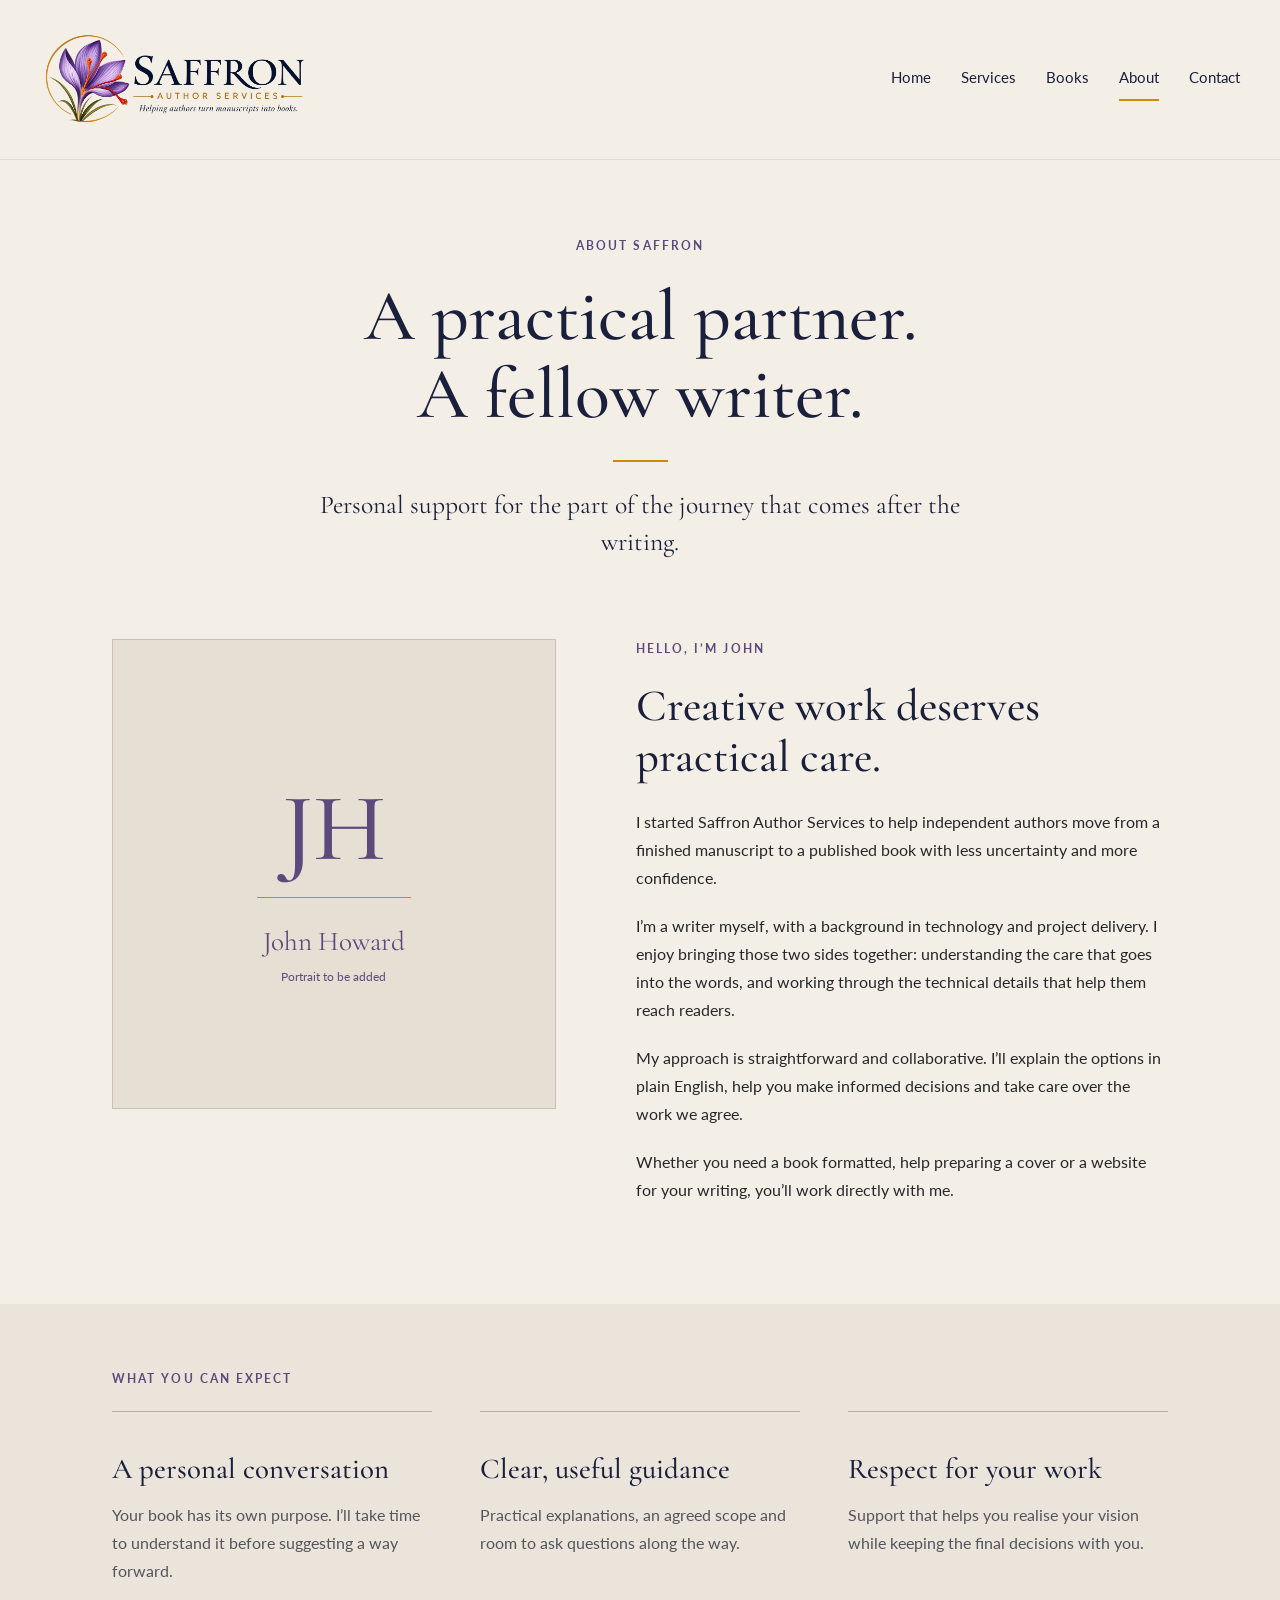
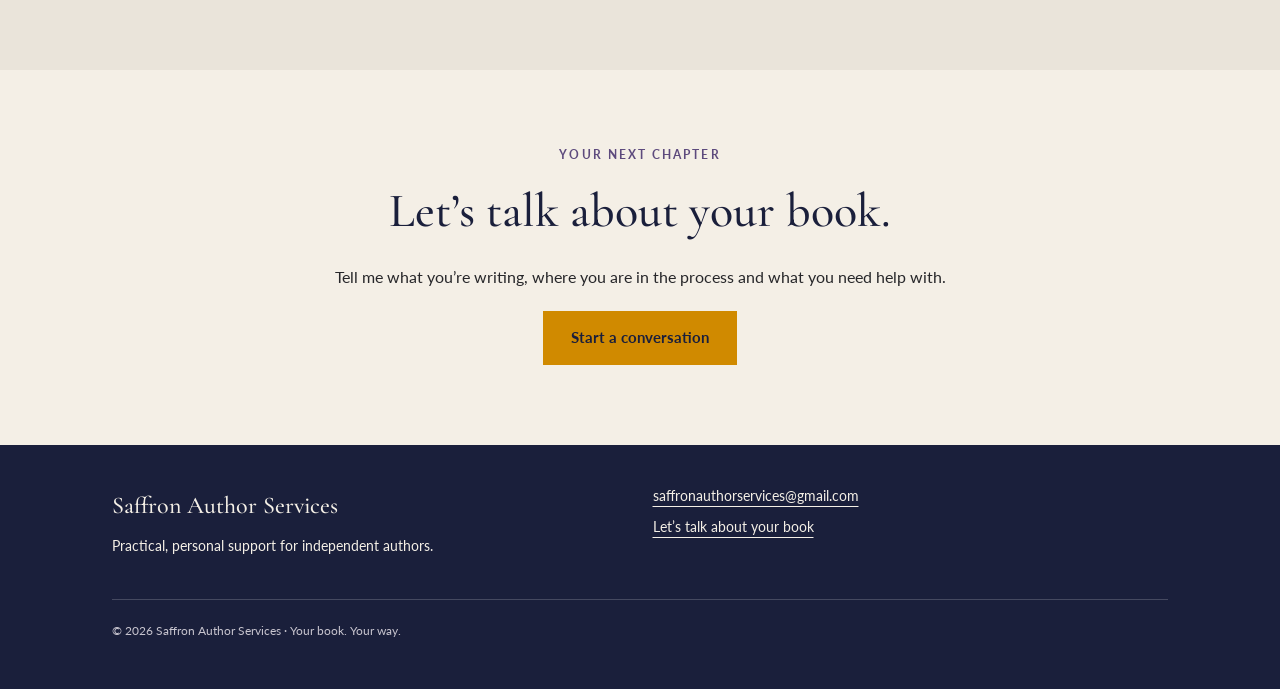
==== about.html @ cb17b443 "added new website files" ====
<!doctype html>
<html lang="en-GB"><head>
    <!-- Google tag (gtag.js) -->
    <script async src="https://www.googletagmanager.com/gtag/js?id=G-EGFEQTHLH4"></script>    <script>
        window.dataLayer = window.dataLayer || [];
        function gtag(){dataLayer.push(arguments);}
        gtag('js', new Date());

        gtag('config', 'G-EGFEQTHLH4');
    </script>
<meta charset="utf-8"><meta name="viewport" content="width=device-width, initial-scale=1"><title>About John | Saffron Author Services</title><meta name="description" content="Meet John Howard, the person behind Saffron Author Services."><link rel="stylesheet" href="css/style.css"><script src="js/site.js" defer></script></head><body><a class="skip" href="#main">Skip to content</a><header class="site-header"><a href="index.html" aria-label="Saffron Author Services home"><img src="images/SAS-logo-colour-transparent-withwords.png" alt="Saffron Author Services" width="270" class="brand"></a><nav aria-label="Main navigation"><a href="index.html">Home</a><a href="services.html">Services</a><a href="books.html">Books</a><a href="about.html" aria-current="page">About</a><a href="contact.html">Contact</a></nav></header><main id="main"><section class="page-intro wrap"><p class="eyebrow">About Saffron</p><h1>A practical partner.<br>A fellow writer.</h1><div class="divider"></div><p class="intro">Personal support for the part of the journey that comes after the writing.</p></section><section class="wrap split about-content"><div class="portrait-placeholder" role="img" aria-label="Placeholder for a photograph of John Howard"><span>JH</span><p>John Howard</p><small>Portrait to be added</small></div><div><p class="eyebrow">Hello, I’m John</p><h2>Creative work deserves practical care.</h2><p>I started Saffron Author Services to help independent authors move from a finished manuscript to a published book with less uncertainty and more confidence.</p><p>I’m a writer myself, with a background in technology and project delivery. I enjoy bringing those two sides together: understanding the care that goes into the words, and working through the technical details that help them reach readers.</p><p>My approach is straightforward and collaborative. I’ll explain the options in plain English, help you make informed decisions and take care over the work we agree.</p><p>Whether you need a book formatted, help preparing a cover or a website for your writing, you’ll work directly with me.</p></div></section><section class="band"><div class="wrap"><p class="eyebrow">What you can expect</p><div class="service-grid"><article><h3>A personal conversation</h3><p>Your book has its own purpose. I’ll take time to understand it before suggesting a way forward.</p></article><article><h3>Clear, useful guidance</h3><p>Practical explanations, an agreed scope and room to ask questions along the way.</p></article><article><h3>Respect for your work</h3><p>Support that helps you realise your vision while keeping the final decisions with you.</p></article></div></div></section><section class="cta wrap"><p class="eyebrow">Your next chapter</p><h2>Let’s talk about your book.</h2><p>Tell me what you’re writing, where you are in the process and what you need help with.</p><a class="button" href="contact.html">Start a conversation</a></section></main><footer><div><strong>Saffron Author Services</strong><p>Practical, personal support for independent authors.</p></div><div><a href="mailto:saffronauthorservices@gmail.com">saffronauthorservices@gmail.com</a><p><a href="contact.html">Let’s talk about your book</a></p></div><p class="copyright">© 2026 Saffron Author Services · Your book. Your way.</p></footer></body></html>
---- css/style.css ----
@import url('https://fonts.googleapis.com/css2?family=Cormorant+Garamond:ital,wght@0,400;0,500;0,600;1,400&family=Lato:wght@300;400;700&display=swap');

:root {
    --navy: #1a1f3b;
    --purple: #5d4a7d;
    --saffron: #d08a00;
    --sage: #7d8f7a;
    --cream: #f4efe6;
    --text: #27272a;
}

* {
    box-sizing: border-box;
}

html,
body {
    margin: 0;
    min-height: 100%;
}

body {
    background: var(--cream);
    color: var(--text);
    font-family: 'Lato', sans-serif;
}

.holding-page {
    min-height: 100vh;
    display: flex;
    align-items: center;
    justify-content: center;
    padding: 50px 24px;
}

.hero {
    width: 100%;
    max-width: 900px;
    text-align: center;
}

.logo {
    display: block;
    width: min(620px, 90%);
    height: auto;
    margin: 0 auto 35px;
}

.divider {
    width: 55px;
    height: 2px;
    background: var(--saffron);
    margin: 0 auto 32px;
}

h1 {
    margin: 0 0 18px;
    color: var(--navy);
    font-family: 'Cormorant Garamond', serif;
    font-size: clamp(2.7rem, 6vw, 4.5rem);
    font-weight: 500;
    line-height: 1;
}

.intro {
    max-width: 660px;
    margin: 0 auto 28px;
    color: var(--navy);
    font-family: 'Cormorant Garamond', serif;
    font-size: clamp(1.3rem, 3vw, 1.65rem);
    font-weight: 400;
    line-height: 1.45;
}

.services {
    margin: 0 auto 42px;
    color: var(--purple);
    font-size: 0.9rem;
    line-height: 2;
}

.services span {
    padding: 0 8px;
    color: var(--saffron);
}

.coming-soon {
    margin-bottom: 22px;
    color: var(--sage);
    font-size: 0.85rem;
    font-weight: 700;
    letter-spacing: 0.12em;
    text-transform: uppercase;
}

.contact-button {
    display: inline-block;
    padding: 14px 27px;
    border: 1px solid var(--saffron);
    background: var(--saffron);
    color: white;
    font-size: 0.95rem;
    text-decoration: none;
    transition: 0.2s ease;
}

.contact-button:hover {
    background: transparent;
    color: var(--saffron);
}

.email {
    margin-top: 18px;
    color: var(--navy);
    font-size: 0.82rem;
}

@media (max-width: 600px) {

    .holding-page {
        padding: 35px 20px;
    }

    .logo {
        width: 100%;
        margin-bottom: 28px;
    }

    .services span {
        padding: 0 4px;
    }
}/* Multi-page site: retain the original palette and typography. */
body{line-height:1.75}a{color:var(--purple);text-underline-offset:5px}a:hover{color:var(--navy)}h1,h2,h3{font-family:'Cormorant Garamond',Georgia,serif;color:var(--navy);font-weight:500}h1{line-height:1.08}h2{font-size:clamp(2rem,3.5vw,3rem);line-height:1.15;margin:0 0 24px}h3{font-size:1.8rem;line-height:1.2;margin:15px 0}p{margin:0 0 20px}.wrap{max-width:1120px;margin:auto;padding-left:32px;padding-right:32px}.site-header{max-width:1280px;margin:auto;padding:30px 40px;display:flex;align-items:center;justify-content:space-between;gap:28px;border-bottom:1px solid #1a1f3b18}.brand{display:block;width:270px;max-width:100%;height:auto}nav{display:flex;gap:30px;flex-wrap:wrap}nav a{text-decoration:none;font-size:.92rem;padding:8px 0;color:var(--navy);border-bottom:2px solid transparent}nav a[aria-current=page]{border-color:var(--saffron)}.page-intro{text-align:center;padding-top:76px;padding-bottom:10px;max-width:950px}.eyebrow{text-transform:uppercase;font-size:.72rem;letter-spacing:.18em;font-weight:700;color:var(--purple);margin-bottom:22px}.page-intro .divider{margin:27px auto 24px}.intro{font-size:1.6rem;max-width:720px}.hero-detail{max-width:690px;text-align:center;color:#52515c}.actions{display:flex;justify-content:center;align-items:center;gap:30px;margin:26px 0 76px;flex-wrap:wrap}.button{display:inline-block;background:var(--saffron);color:var(--navy);border:1px solid var(--saffron);padding:13px 27px;text-decoration:none;font:700 .95rem/1.7 Lato,sans-serif;cursor:pointer}.button:hover{background:transparent;color:var(--navy)}.text-link{font-weight:700;font-size:.95rem}.section{padding-top:70px;padding-bottom:70px}.section-heading{max-width:690px;margin-bottom:45px}.service-grid{display:grid;grid-template-columns:repeat(3,1fr);gap:48px}.service-grid article{border-top:1px solid #b8ad9d;padding-top:25px}.number{font-family:'Cormorant Garamond',serif;font-size:1.7rem;color:#8b620c}.service-grid p{color:#55545c}.service-grid a{font-size:.9rem}.centre{text-align:center;margin-top:36px;margin-bottom:0}.band{background:#eae4da;padding:65px 0}.split{display:grid;grid-template-columns:1fr 1.2fr;gap:80px;align-items:center}.cta{text-align:center;padding-top:75px;padding-bottom:80px}.cta p{max-width:640px;margin-left:auto;margin-right:auto}.cta .eyebrow{margin-bottom:18px}.cta h2{font-size:3rem}footer{background:var(--navy);color:var(--cream);padding:40px max(32px,calc((100vw - 1056px)/2));display:grid;grid-template-columns:1fr 1fr;gap:25px;font-size:.85rem}footer a{color:var(--cream);overflow-wrap:anywhere}footer a:hover{color:#edbc5e}footer strong{font-family:'Cormorant Garamond',serif;font-size:1.5rem;font-weight:500}footer p{margin:8px 0}.copyright{grid-column:1/-1;border-top:1px solid #ffffff30;padding-top:20px;color:#c8c5cf;font-size:.75rem}.service-list{padding-top:30px;padding-bottom:65px}.service-row{display:grid;grid-template-columns:50px 1fr 1.2fr;gap:30px;border-top:1px solid #c9c0b3;padding:40px 0;scroll-margin-top:20px}.service-row h2{font-size:2.2rem;margin-bottom:10px}.serif{font-family:'Cormorant Garamond',serif;font-size:1.35rem;color:var(--purple)}.detail{font-size:.8rem;color:var(--purple);border-top:1px solid #ccc1b1;padding-top:16px}.narrow{max-width:820px}details{border-bottom:1px solid #c9c0b3;padding:20px 0}summary{cursor:pointer;font-weight:700;color:var(--navy)}details p{margin-top:18px;margin-bottom:0}.portfolio-note{max-width:780px;text-align:center;font-size:.9rem;color:#615b62;margin-top:12px;margin-bottom:40px}.book-grid{display:grid;grid-template-columns:repeat(3,1fr);gap:40px;padding-bottom:35px}.book-stage{background:#e8e1d6;min-height:360px;display:grid;place-items:center;margin-bottom:28px;padding:30px}.book-placeholder{width:190px;aspect-ratio:2/3;background:var(--navy);color:var(--cream);box-shadow:8px 12px 20px #1a1f3b22;border-left:7px solid #ffffff25;text-align:center;padding:28px 15px;display:flex;flex-direction:column;justify-content:space-between}.book-placeholder span{font-size:.6rem;text-transform:uppercase;letter-spacing:.15em;line-height:1.6}.book-placeholder strong{font:500 2.25rem/1.05 'Cormorant Garamond',serif}.book-placeholder small{font-size:.6rem}.tone-2{background:var(--purple)}.tone-3{background:#52654f}.book h2{font-size:1.85rem;margin-bottom:8px}.book .eyebrow{font-size:.63rem;margin-bottom:12px}.byline{color:var(--purple);font-size:.9rem}.book>p:not(.eyebrow){font-size:.9rem}.about-content{padding-top:40px;padding-bottom:80px;align-items:start}.portrait-placeholder{background:#e6dfd3;min-height:470px;display:flex;flex-direction:column;align-items:center;justify-content:center;border:1px solid #c9c0b3;color:var(--purple)}.portrait-placeholder span{font:500 6rem 'Cormorant Garamond',serif;border-bottom:1px solid var(--saffron);padding:10px 25px}.portrait-placeholder p{font-family:'Cormorant Garamond',serif;font-size:1.7rem;margin:20px 0 0}.portrait-placeholder small{font-size:.75rem}.contact-layout{display:grid;grid-template-columns:.8fr 1.2fr;gap:70px;padding-top:30px;padding-bottom:90px}.contact-layout aside h2{font-size:2.2rem}.email-link{overflow-wrap:anywhere;font-size:.9rem}form{background:#ece6dc;padding:32px}label{display:block;font-size:.85rem;font-weight:700;color:var(--navy);margin-bottom:7px}input,select,textarea{width:100%;min-width:0;border:1px solid #aaa397;background:#fcfaf6;color:var(--navy);padding:12px;font:inherit;font-size:1rem;border-radius:0;margin-bottom:20px}textarea{resize:vertical}.form-row{display:grid;grid-template-columns:1fr 1fr;gap:20px}.form-note{font-size:.8rem;color:#57515a}.contact-layout h3{margin-top:30px}#form-status{margin:18px 0 0;font-size:.9rem}.skip{position:absolute;left:20px;top:-100px;background:var(--navy);color:white;padding:12px;z-index:10}.skip:focus{top:10px}:focus-visible{outline:3px solid var(--purple);outline-offset:5px}
@media(max-width:800px){.site-header{flex-direction:column;padding:24px}.brand{width:245px}nav{gap:24px}.split,.contact-layout{grid-template-columns:1fr;gap:30px}.service-grid,.book-grid{gap:25px}.service-row{grid-template-columns:35px 1fr;gap:20px}.service-row>div:last-child{grid-column:2}.portrait-placeholder{min-height:300px}.about-content{max-width:720px}.book-stage{min-height:260px;padding:20px 10px}.book-placeholder{width:150px}}
@media(max-width:600px){.wrap{padding-left:24px;padding-right:24px}.page-intro{padding-top:45px}.page-intro h1{font-size:3rem}.intro{font-size:1.4rem}.service-grid,.book-grid,footer{grid-template-columns:1fr}.section{padding-top:45px;padding-bottom:45px}.actions{gap:22px;margin-bottom:40px;padding:0 24px}.band{padding:45px 0}.service-grid{gap:30px}.book-grid{max-width:430px}.book-stage{min-height:330px}.book-placeholder{width:180px}.contact-layout{padding-top:20px}form{padding:22px}.form-row{grid-template-columns:1fr;gap:0}nav{gap:20px;justify-content:center}nav a{font-size:.85rem}.cta h2{font-size:2.4rem}.cta{padding-top:50px;padding-bottom:55px}footer{padding:35px 24px}.service-row{grid-template-columns:28px 1fr;gap:12px}.service-row h2{font-size:1.9rem}}
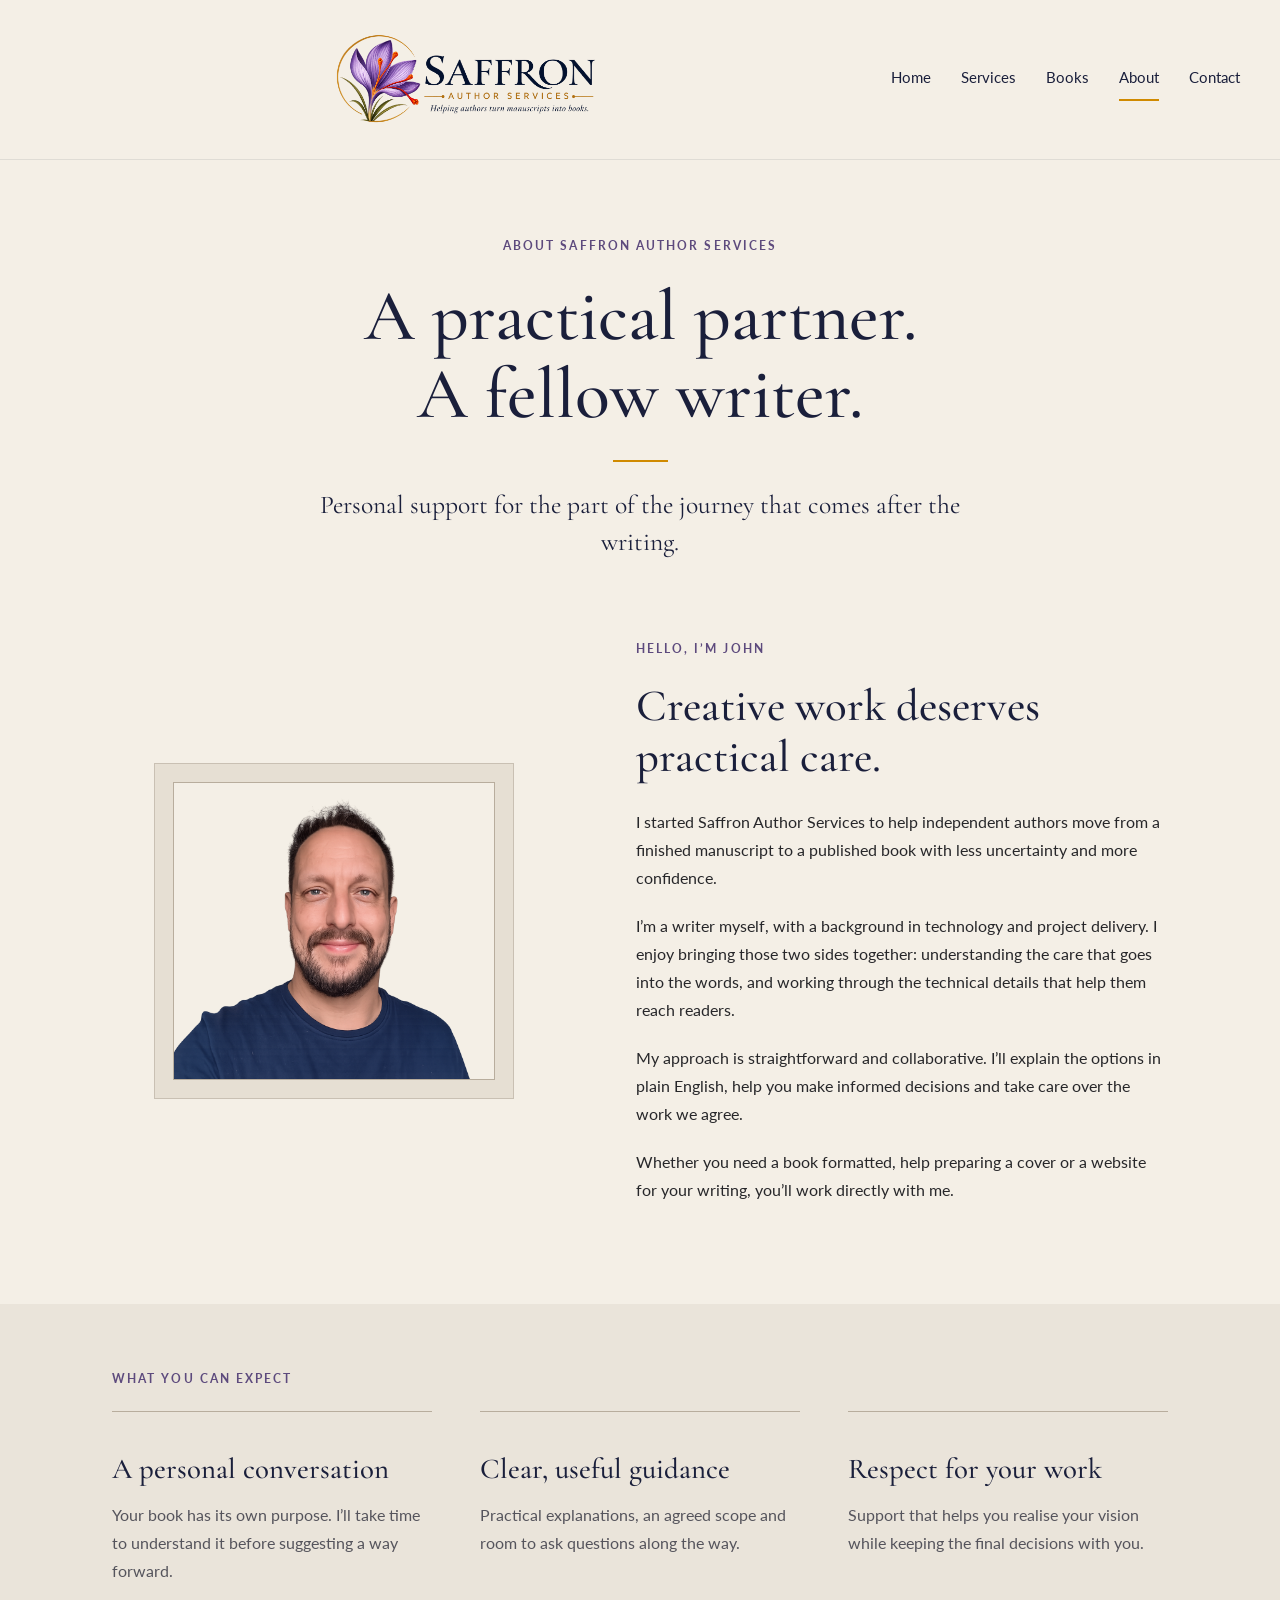
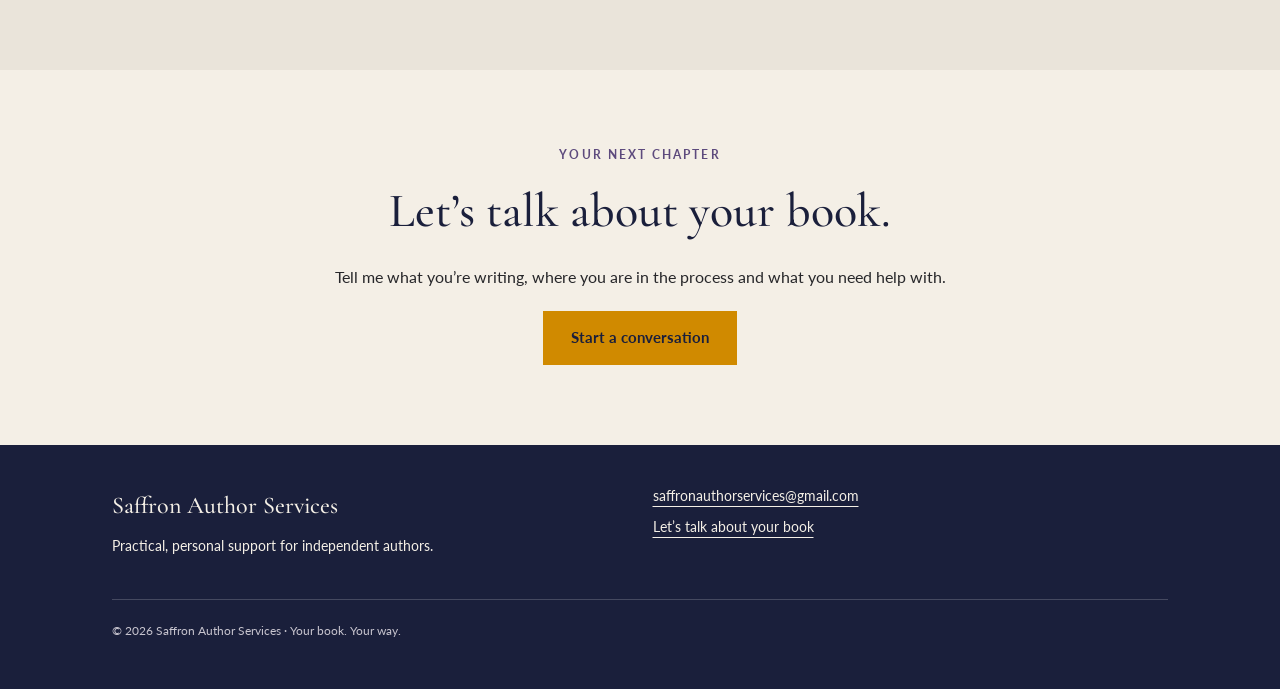
==== commit 688109cc: "added john photo to about" ====
--- a/about.html
+++ b/about.html
@@ -1,11 +1,148 @@
 <!doctype html>
-<html lang="en-GB"><head>
+<html lang="en-GB">
+  <head>
     <!-- Google tag (gtag.js) -->
-    <script async src="https://www.googletagmanager.com/gtag/js?id=G-EGFEQTHLH4"></script>    <script>
-        window.dataLayer = window.dataLayer || [];
-        function gtag(){dataLayer.push(arguments);}
-        gtag('js', new Date());
+    <script
+      async
+      src="https://www.googletagmanager.com/gtag/js?id=G-EGFEQTHLH4"
+    ></script>
+    <script>
+      window.dataLayer = window.dataLayer || [];
+      function gtag() {
+        dataLayer.push(arguments);
+      }
+      gtag("js", new Date());
 
-        gtag('config', 'G-EGFEQTHLH4');
+      gtag("config", "G-EGFEQTHLH4");
     </script>
-<meta charset="utf-8"><meta name="viewport" content="width=device-width, initial-scale=1"><title>About John | Saffron Author Services</title><meta name="description" content="Meet John Howard, the person behind Saffron Author Services."><link rel="stylesheet" href="css/style.css"><script src="js/site.js" defer></script></head><body><a class="skip" href="#main">Skip to content</a><header class="site-header"><a href="index.html" aria-label="Saffron Author Services home"><img src="images/SAS-logo-colour-transparent-withwords.png" alt="Saffron Author Services" width="270" class="brand"></a><nav aria-label="Main navigation"><a href="index.html">Home</a><a href="services.html">Services</a><a href="books.html">Books</a><a href="about.html" aria-current="page">About</a><a href="contact.html">Contact</a></nav></header><main id="main"><section class="page-intro wrap"><p class="eyebrow">About Saffron</p><h1>A practical partner.<br>A fellow writer.</h1><div class="divider"></div><p class="intro">Personal support for the part of the journey that comes after the writing.</p></section><section class="wrap split about-content"><div class="portrait-placeholder" role="img" aria-label="Placeholder for a photograph of John Howard"><span>JH</span><p>John Howard</p><small>Portrait to be added</small></div><div><p class="eyebrow">Hello, I’m John</p><h2>Creative work deserves practical care.</h2><p>I started Saffron Author Services to help independent authors move from a finished manuscript to a published book with less uncertainty and more confidence.</p><p>I’m a writer myself, with a background in technology and project delivery. I enjoy bringing those two sides together: understanding the care that goes into the words, and working through the technical details that help them reach readers.</p><p>My approach is straightforward and collaborative. I’ll explain the options in plain English, help you make informed decisions and take care over the work we agree.</p><p>Whether you need a book formatted, help preparing a cover or a website for your writing, you’ll work directly with me.</p></div></section><section class="band"><div class="wrap"><p class="eyebrow">What you can expect</p><div class="service-grid"><article><h3>A personal conversation</h3><p>Your book has its own purpose. I’ll take time to understand it before suggesting a way forward.</p></article><article><h3>Clear, useful guidance</h3><p>Practical explanations, an agreed scope and room to ask questions along the way.</p></article><article><h3>Respect for your work</h3><p>Support that helps you realise your vision while keeping the final decisions with you.</p></article></div></div></section><section class="cta wrap"><p class="eyebrow">Your next chapter</p><h2>Let’s talk about your book.</h2><p>Tell me what you’re writing, where you are in the process and what you need help with.</p><a class="button" href="contact.html">Start a conversation</a></section></main><footer><div><strong>Saffron Author Services</strong><p>Practical, personal support for independent authors.</p></div><div><a href="mailto:saffronauthorservices@gmail.com">saffronauthorservices@gmail.com</a><p><a href="contact.html">Let’s talk about your book</a></p></div><p class="copyright">© 2026 Saffron Author Services · Your book. Your way.</p></footer></body></html>+    <meta charset="utf-8" />
+    <meta name="viewport" content="width=device-width, initial-scale=1" />
+    <title>About John | Saffron Author Services</title>
+    <meta
+      name="description"
+      content="Meet John Howard, the person behind Saffron Author Services."
+    />
+    <link rel="stylesheet" href="css/style.css" />
+    <script src="js/site.js" defer></script>
+  </head>
+  <body>
+    <a class="skip" href="#main">Skip to content</a>
+    <header class="site-header">
+      <a href="index.html" aria-label="Saffron Author Services home"></a>
+      <img
+        src="images/SAS-logo-colour-transparent-withwords.png"
+        alt="Saffron Author Services"
+        width="270"
+        class="brand"
+      />
+      <nav aria-label="Main navigation">
+        <a href="index.html">Home</a>
+        <a href="services.html">Services</a>
+        <a href="books.html">Books</a>
+        <a href="about.html" aria-current="page">About</a>
+        <a href="contact.html">Contact</a>
+      </nav>
+    </header>
+    <main id="main">
+      <section class="page-intro wrap">
+        <p class="eyebrow">About Saffron Author Services</p>
+        <h1>
+          A practical partner.
+          <br />
+          A fellow writer.
+        </h1>
+        <div class="divider"></div>
+        <p class="intro">
+          Personal support for the part of the journey that comes after the
+          writing.
+        </p>
+      </section>
+      <section class="wrap split about-content">
+        <div class="portrait-frame">
+          <img
+            class="founder-portrait"
+            src="images/john1.png"
+            alt="John Howard, founder of Saffron Author Services"
+            loading="lazy"
+          />
+        </div>
+        <div>
+          <p class="eyebrow">Hello, I’m John</p>
+          <h2>Creative work deserves practical care.</h2>
+          <p>
+            I started Saffron Author Services to help independent authors move
+            from a finished manuscript to a published book with less uncertainty
+            and more confidence.
+          </p>
+          <p>
+            I’m a writer myself, with a background in technology and project
+            delivery. I enjoy bringing those two sides together: understanding
+            the care that goes into the words, and working through the technical
+            details that help them reach readers.
+          </p>
+          <p>
+            My approach is straightforward and collaborative. I’ll explain the
+            options in plain English, help you make informed decisions and take
+            care over the work we agree.
+          </p>
+          <p>
+            Whether you need a book formatted, help preparing a cover or a
+            website for your writing, you’ll work directly with me.
+          </p>
+        </div>
+      </section>
+      <section class="band">
+        <div class="wrap">
+          <p class="eyebrow">What you can expect</p>
+          <div class="service-grid">
+            <article>
+              <h3>A personal conversation</h3>
+              <p>
+                Your book has its own purpose. I’ll take time to understand it
+                before suggesting a way forward.
+              </p>
+            </article>
+            <article>
+              <h3>Clear, useful guidance</h3>
+              <p>
+                Practical explanations, an agreed scope and room to ask
+                questions along the way.
+              </p>
+            </article>
+            <article>
+              <h3>Respect for your work</h3>
+              <p>
+                Support that helps you realise your vision while keeping the
+                final decisions with you.
+              </p>
+            </article>
+          </div>
+        </div>
+      </section>
+      <section class="cta wrap">
+        <p class="eyebrow">Your next chapter</p>
+        <h2>Let’s talk about your book.</h2>
+        <p>
+          Tell me what you’re writing, where you are in the process and what you
+          need help with.
+        </p>
+        <a class="button" href="contact.html">Start a conversation</a>
+      </section>
+    </main>
+    <footer>
+      <div>
+        <strong>Saffron Author Services</strong>
+        <p>Practical, personal support for independent authors.</p>
+      </div>
+      <div>
+        <a href="mailto:saffronauthorservices@gmail.com">
+          saffronauthorservices@gmail.com
+        </a>
+        <p><a href="contact.html">Let’s talk about your book</a></p>
+      </div>
+      <p class="copyright">
+        © 2026 Saffron Author Services · Your book. Your way.
+      </p>
+    </footer>
+  </body>
+</html>
--- a/css/style.css
+++ b/css/style.css
@@ -1,135 +1,706 @@
-@import url('https://fonts.googleapis.com/css2?family=Cormorant+Garamond:ital,wght@0,400;0,500;0,600;1,400&family=Lato:wght@300;400;700&display=swap');
+@import url("https://fonts.googleapis.com/css2?family=Cormorant+Garamond:ital,wght@0,400;0,500;0,600;1,400&family=Lato:wght@300;400;700&display=swap");
 
 :root {
-    --navy: #1a1f3b;
-    --purple: #5d4a7d;
-    --saffron: #d08a00;
-    --sage: #7d8f7a;
-    --cream: #f4efe6;
-    --text: #27272a;
+  --navy: #1a1f3b;
+  --purple: #5d4a7d;
+  --saffron: #d08a00;
+  --sage: #7d8f7a;
+  --cream: #f4efe6;
+  --text: #27272a;
 }
 
 * {
-    box-sizing: border-box;
+  box-sizing: border-box;
 }
 
 html,
 body {
-    margin: 0;
-    min-height: 100%;
+  margin: 0;
+  min-height: 100%;
 }
 
 body {
-    background: var(--cream);
-    color: var(--text);
-    font-family: 'Lato', sans-serif;
+  background: var(--cream);
+  color: var(--text);
+  font-family: "Lato", sans-serif;
 }
 
 .holding-page {
-    min-height: 100vh;
-    display: flex;
-    align-items: center;
+  min-height: 100vh;
+  display: flex;
+  align-items: center;
+  justify-content: center;
+  padding: 50px 24px;
+}
+
+.hero {
+  width: 100%;
+  max-width: 900px;
+  text-align: center;
+}
+
+.logo {
+  display: block;
+  width: min(620px, 90%);
+  height: auto;
+  margin: 0 auto 35px;
+}
+
+.divider {
+  width: 55px;
+  height: 2px;
+  background: var(--saffron);
+  margin: 0 auto 32px;
+}
+
+h1 {
+  margin: 0 0 18px;
+  color: var(--navy);
+  font-family: "Cormorant Garamond", serif;
+  font-size: clamp(2.7rem, 6vw, 4.5rem);
+  font-weight: 500;
+  line-height: 1;
+}
+
+.intro {
+  max-width: 660px;
+  margin: 0 auto 28px;
+  color: var(--navy);
+  font-family: "Cormorant Garamond", serif;
+  font-size: clamp(1.3rem, 3vw, 1.65rem);
+  font-weight: 400;
+  line-height: 1.45;
+}
+
+.services {
+  margin: 0 auto 42px;
+  color: var(--purple);
+  font-size: 0.9rem;
+  line-height: 2;
+}
+
+.services span {
+  padding: 0 8px;
+  color: var(--saffron);
+}
+
+.coming-soon {
+  margin-bottom: 22px;
+  color: var(--sage);
+  font-size: 0.85rem;
+  font-weight: 700;
+  letter-spacing: 0.12em;
+  text-transform: uppercase;
+}
+
+.contact-button {
+  display: inline-block;
+  padding: 14px 27px;
+  border: 1px solid var(--saffron);
+  background: var(--saffron);
+  color: white;
+  font-size: 0.95rem;
+  text-decoration: none;
+  transition: 0.2s ease;
+}
+
+.contact-button:hover {
+  background: transparent;
+  color: var(--saffron);
+}
+
+.email {
+  margin-top: 18px;
+  color: var(--navy);
+  font-size: 0.82rem;
+}
+
+@media (max-width: 600px) {
+  .holding-page {
+    padding: 35px 20px;
+  }
+
+  .logo {
+    width: 100%;
+    margin-bottom: 28px;
+  }
+
+  .services span {
+    padding: 0 4px;
+  }
+} /* Multi-page site: retain the original palette and typography. */
+body {
+  line-height: 1.75;
+}
+a {
+  color: var(--purple);
+  text-underline-offset: 5px;
+}
+a:hover {
+  color: var(--navy);
+}
+h1,
+h2,
+h3 {
+  font-family: "Cormorant Garamond", Georgia, serif;
+  color: var(--navy);
+  font-weight: 500;
+}
+h1 {
+  line-height: 1.08;
+}
+h2 {
+  font-size: clamp(2rem, 3.5vw, 3rem);
+  line-height: 1.15;
+  margin: 0 0 24px;
+}
+h3 {
+  font-size: 1.8rem;
+  line-height: 1.2;
+  margin: 15px 0;
+}
+p {
+  margin: 0 0 20px;
+}
+.wrap {
+  max-width: 1120px;
+  margin: auto;
+  padding-left: 32px;
+  padding-right: 32px;
+}
+.site-header {
+  max-width: 1280px;
+  margin: auto;
+  padding: 30px 40px;
+  display: flex;
+  align-items: center;
+  justify-content: space-between;
+  gap: 28px;
+  border-bottom: 1px solid #1a1f3b18;
+}
+.brand {
+  display: block;
+  width: 270px;
+  max-width: 100%;
+  height: auto;
+}
+nav {
+  display: flex;
+  gap: 30px;
+  flex-wrap: wrap;
+}
+nav a {
+  text-decoration: none;
+  font-size: 0.92rem;
+  padding: 8px 0;
+  color: var(--navy);
+  border-bottom: 2px solid transparent;
+}
+nav a[aria-current="page"] {
+  border-color: var(--saffron);
+}
+.page-intro {
+  text-align: center;
+  padding-top: 76px;
+  padding-bottom: 10px;
+  max-width: 950px;
+}
+.eyebrow {
+  text-transform: uppercase;
+  font-size: 0.72rem;
+  letter-spacing: 0.18em;
+  font-weight: 700;
+  color: var(--purple);
+  margin-bottom: 22px;
+}
+.page-intro .divider {
+  margin: 27px auto 24px;
+}
+.intro {
+  font-size: 1.6rem;
+  max-width: 720px;
+}
+.hero-detail {
+  max-width: 690px;
+  text-align: center;
+  color: #52515c;
+}
+.actions {
+  display: flex;
+  justify-content: center;
+  align-items: center;
+  gap: 30px;
+  margin: 26px 0 76px;
+  flex-wrap: wrap;
+}
+.button {
+  display: inline-block;
+  background: var(--saffron);
+  color: var(--navy);
+  border: 1px solid var(--saffron);
+  padding: 13px 27px;
+  text-decoration: none;
+  font:
+    700 0.95rem/1.7 Lato,
+    sans-serif;
+  cursor: pointer;
+}
+.button:hover {
+  background: transparent;
+  color: var(--navy);
+}
+.text-link {
+  font-weight: 700;
+  font-size: 0.95rem;
+}
+.section {
+  padding-top: 70px;
+  padding-bottom: 70px;
+}
+.section-heading {
+  max-width: 690px;
+  margin-bottom: 45px;
+}
+.service-grid {
+  display: grid;
+  grid-template-columns: repeat(3, 1fr);
+  gap: 48px;
+}
+.service-grid article {
+  border-top: 1px solid #b8ad9d;
+  padding-top: 25px;
+}
+.number {
+  font-family: "Cormorant Garamond", serif;
+  font-size: 1.7rem;
+  color: #8b620c;
+}
+.service-grid p {
+  color: #55545c;
+}
+.service-grid a {
+  font-size: 0.9rem;
+}
+.centre {
+  text-align: center;
+  margin-top: 36px;
+  margin-bottom: 0;
+}
+.band {
+  background: #eae4da;
+  padding: 65px 0;
+}
+.split {
+  display: grid;
+  grid-template-columns: 1fr 1.2fr;
+  gap: 80px;
+  align-items: center;
+}
+.cta {
+  text-align: center;
+  padding-top: 75px;
+  padding-bottom: 80px;
+}
+.cta p {
+  max-width: 640px;
+  margin-left: auto;
+  margin-right: auto;
+}
+.cta .eyebrow {
+  margin-bottom: 18px;
+}
+.cta h2 {
+  font-size: 3rem;
+}
+footer {
+  background: var(--navy);
+  color: var(--cream);
+  padding: 40px max(32px, calc((100vw - 1056px) / 2));
+  display: grid;
+  grid-template-columns: 1fr 1fr;
+  gap: 25px;
+  font-size: 0.85rem;
+}
+footer a {
+  color: var(--cream);
+  overflow-wrap: anywhere;
+}
+footer a:hover {
+  color: #edbc5e;
+}
+footer strong {
+  font-family: "Cormorant Garamond", serif;
+  font-size: 1.5rem;
+  font-weight: 500;
+}
+footer p {
+  margin: 8px 0;
+}
+.copyright {
+  grid-column: 1/-1;
+  border-top: 1px solid #ffffff30;
+  padding-top: 20px;
+  color: #c8c5cf;
+  font-size: 0.75rem;
+}
+.service-list {
+  padding-top: 30px;
+  padding-bottom: 65px;
+}
+.service-row {
+  display: grid;
+  grid-template-columns: 50px 1fr 1.2fr;
+  gap: 30px;
+  border-top: 1px solid #c9c0b3;
+  padding: 40px 0;
+  scroll-margin-top: 20px;
+}
+.service-row h2 {
+  font-size: 2.2rem;
+  margin-bottom: 10px;
+}
+.serif {
+  font-family: "Cormorant Garamond", serif;
+  font-size: 1.35rem;
+  color: var(--purple);
+}
+.detail {
+  font-size: 0.8rem;
+  color: var(--purple);
+  border-top: 1px solid #ccc1b1;
+  padding-top: 16px;
+}
+.narrow {
+  max-width: 820px;
+}
+details {
+  border-bottom: 1px solid #c9c0b3;
+  padding: 20px 0;
+}
+summary {
+  cursor: pointer;
+  font-weight: 700;
+  color: var(--navy);
+}
+details p {
+  margin-top: 18px;
+  margin-bottom: 0;
+}
+.portfolio-note {
+  max-width: 780px;
+  text-align: center;
+  font-size: 0.9rem;
+  color: #615b62;
+  margin-top: 12px;
+  margin-bottom: 40px;
+}
+.book-grid {
+  display: grid;
+  grid-template-columns: repeat(3, 1fr);
+  gap: 40px;
+  padding-bottom: 35px;
+}
+.book-stage {
+  background: #e8e1d6;
+  min-height: 360px;
+  display: grid;
+  place-items: center;
+  margin-bottom: 28px;
+  padding: 30px;
+}
+.book-cover {
+  display: block;
+  width: auto;
+  height: auto;
+  max-width: 100%;
+  max-height: 300px;
+  box-shadow: 8px 12px 20px #1a1f3b22;
+}
+.book-placeholder {
+  width: 190px;
+  aspect-ratio: 2/3;
+  background: var(--navy);
+  color: var(--cream);
+  box-shadow: 8px 12px 20px #1a1f3b22;
+  border-left: 7px solid #ffffff25;
+  text-align: center;
+  padding: 28px 15px;
+  display: flex;
+  flex-direction: column;
+  justify-content: space-between;
+}
+.book-placeholder span {
+  font-size: 0.6rem;
+  text-transform: uppercase;
+  letter-spacing: 0.15em;
+  line-height: 1.6;
+}
+.book-placeholder strong {
+  font:
+    500 2.25rem/1.05 "Cormorant Garamond",
+    serif;
+}
+.book-placeholder small {
+  font-size: 0.6rem;
+}
+.tone-2 {
+  background: var(--purple);
+}
+.tone-3 {
+  background: #52654f;
+}
+.book h2 {
+  font-size: 1.85rem;
+  margin-bottom: 8px;
+}
+.book .eyebrow {
+  font-size: 0.63rem;
+  margin-bottom: 12px;
+}
+.byline {
+  color: var(--purple);
+  font-size: 0.9rem;
+}
+.book > p:not(.eyebrow) {
+  font-size: 0.9rem;
+}
+.about-content {
+  padding-top: 40px;
+  padding-bottom: 80px;
+  align-items: start;
+}
+.portrait-placeholder {
+  background: #e6dfd3;
+  min-height: 470px;
+  display: flex;
+  flex-direction: column;
+  align-items: center;
+  justify-content: center;
+  border: 1px solid #c9c0b3;
+  color: var(--purple);
+}
+.portrait-placeholder span {
+  font:
+    500 6rem "Cormorant Garamond",
+    serif;
+  border-bottom: 1px solid var(--saffron);
+  padding: 10px 25px;
+}
+.portrait-placeholder p {
+  font-family: "Cormorant Garamond", serif;
+  font-size: 1.7rem;
+  margin: 20px 0 0;
+}
+.portrait-placeholder small {
+  font-size: 0.75rem;
+}
+.portrait-frame {
+  width: 100%;
+  max-width: 360px;
+  justify-self: center;
+  align-self: center;
+  padding: 18px;
+  background: #e6dfd3;
+  border: 1px solid #c9c0b3;
+}
+.founder-portrait {
+  display: block;
+  width: 100%;
+  height: auto;
+  background: var(--cream);
+  border: 1px solid #b8ad9d;
+  box-shadow: none;
+}
+.contact-layout {
+  display: grid;
+  grid-template-columns: 0.8fr 1.2fr;
+  gap: 70px;
+  padding-top: 30px;
+  padding-bottom: 90px;
+}
+.contact-layout aside h2 {
+  font-size: 2.2rem;
+}
+.email-link {
+  overflow-wrap: anywhere;
+  font-size: 0.9rem;
+}
+form {
+  background: #ece6dc;
+  padding: 32px;
+}
+label {
+  display: block;
+  font-size: 0.85rem;
+  font-weight: 700;
+  color: var(--navy);
+  margin-bottom: 7px;
+}
+input,
+select,
+textarea {
+  width: 100%;
+  min-width: 0;
+  border: 1px solid #aaa397;
+  background: #fcfaf6;
+  color: var(--navy);
+  padding: 12px;
+  font: inherit;
+  font-size: 1rem;
+  border-radius: 0;
+  margin-bottom: 20px;
+}
+textarea {
+  resize: vertical;
+}
+.form-row {
+  display: grid;
+  grid-template-columns: 1fr 1fr;
+  gap: 20px;
+}
+.form-note {
+  font-size: 0.8rem;
+  color: #57515a;
+}
+.contact-layout h3 {
+  margin-top: 30px;
+}
+#form-status {
+  margin: 18px 0 0;
+  font-size: 0.9rem;
+}
+.skip {
+  position: absolute;
+  left: 20px;
+  top: -100px;
+  background: var(--navy);
+  color: white;
+  padding: 12px;
+  z-index: 10;
+}
+.skip:focus {
+  top: 10px;
+}
+:focus-visible {
+  outline: 3px solid var(--purple);
+  outline-offset: 5px;
+}
+@media (max-width: 800px) {
+  .site-header {
+    flex-direction: column;
+    padding: 24px;
+  }
+  .brand {
+    width: 245px;
+  }
+  nav {
+    gap: 24px;
+  }
+  .split,
+  .contact-layout {
+    grid-template-columns: 1fr;
+    gap: 30px;
+  }
+  .service-grid,
+  .book-grid {
+    gap: 25px;
+  }
+  .service-row {
+    grid-template-columns: 35px 1fr;
+    gap: 20px;
+  }
+  .service-row > div:last-child {
+    grid-column: 2;
+  }
+  .portrait-placeholder {
+    min-height: 300px;
+  }
+  .about-content {
+    max-width: 720px;
+  }
+  .book-stage {
+    min-height: 260px;
+    padding: 20px 10px;
+  }
+  .book-placeholder {
+    width: 150px;
+  }
+}
+@media (max-width: 600px) {
+  .wrap {
+    padding-left: 24px;
+    padding-right: 24px;
+  }
+  .page-intro {
+    padding-top: 45px;
+  }
+  .page-intro h1 {
+    font-size: 3rem;
+  }
+  .intro {
+    font-size: 1.4rem;
+  }
+  .service-grid,
+  .book-grid,
+  footer {
+    grid-template-columns: 1fr;
+  }
+  .section {
+    padding-top: 45px;
+    padding-bottom: 45px;
+  }
+  .actions {
+    gap: 22px;
+    margin-bottom: 40px;
+    padding: 0 24px;
+  }
+  .band {
+    padding: 45px 0;
+  }
+  .service-grid {
+    gap: 30px;
+  }
+  .book-grid {
+    max-width: 430px;
+  }
+  .book-stage {
+    min-height: 330px;
+  }
+  .book-placeholder {
+    width: 180px;
+  }
+  .contact-layout {
+    padding-top: 20px;
+  }
+  form {
+    padding: 22px;
+  }
+  .form-row {
+    grid-template-columns: 1fr;
+    gap: 0;
+  }
+  nav {
+    gap: 20px;
     justify-content: center;
-    padding: 50px 24px;
-}
-
-.hero {
-    width: 100%;
-    max-width: 900px;
-    text-align: center;
-}
-
-.logo {
-    display: block;
-    width: min(620px, 90%);
-    height: auto;
-    margin: 0 auto 35px;
-}
-
-.divider {
-    width: 55px;
-    height: 2px;
-    background: var(--saffron);
-    margin: 0 auto 32px;
-}
-
-h1 {
-    margin: 0 0 18px;
-    color: var(--navy);
-    font-family: 'Cormorant Garamond', serif;
-    font-size: clamp(2.7rem, 6vw, 4.5rem);
-    font-weight: 500;
-    line-height: 1;
-}
-
-.intro {
-    max-width: 660px;
-    margin: 0 auto 28px;
-    color: var(--navy);
-    font-family: 'Cormorant Garamond', serif;
-    font-size: clamp(1.3rem, 3vw, 1.65rem);
-    font-weight: 400;
-    line-height: 1.45;
-}
-
-.services {
-    margin: 0 auto 42px;
-    color: var(--purple);
-    font-size: 0.9rem;
-    line-height: 2;
-}
-
-.services span {
-    padding: 0 8px;
-    color: var(--saffron);
-}
-
-.coming-soon {
-    margin-bottom: 22px;
-    color: var(--sage);
+  }
+  nav a {
     font-size: 0.85rem;
-    font-weight: 700;
-    letter-spacing: 0.12em;
-    text-transform: uppercase;
-}
-
-.contact-button {
-    display: inline-block;
-    padding: 14px 27px;
-    border: 1px solid var(--saffron);
-    background: var(--saffron);
-    color: white;
-    font-size: 0.95rem;
-    text-decoration: none;
-    transition: 0.2s ease;
-}
-
-.contact-button:hover {
-    background: transparent;
-    color: var(--saffron);
-}
-
-.email {
-    margin-top: 18px;
-    color: var(--navy);
-    font-size: 0.82rem;
-}
-
-@media (max-width: 600px) {
-
-    .holding-page {
-        padding: 35px 20px;
-    }
-
-    .logo {
-        width: 100%;
-        margin-bottom: 28px;
-    }
-
-    .services span {
-        padding: 0 4px;
-    }
-}/* Multi-page site: retain the original palette and typography. */
-body{line-height:1.75}a{color:var(--purple);text-underline-offset:5px}a:hover{color:var(--navy)}h1,h2,h3{font-family:'Cormorant Garamond',Georgia,serif;color:var(--navy);font-weight:500}h1{line-height:1.08}h2{font-size:clamp(2rem,3.5vw,3rem);line-height:1.15;margin:0 0 24px}h3{font-size:1.8rem;line-height:1.2;margin:15px 0}p{margin:0 0 20px}.wrap{max-width:1120px;margin:auto;padding-left:32px;padding-right:32px}.site-header{max-width:1280px;margin:auto;padding:30px 40px;display:flex;align-items:center;justify-content:space-between;gap:28px;border-bottom:1px solid #1a1f3b18}.brand{display:block;width:270px;max-width:100%;height:auto}nav{display:flex;gap:30px;flex-wrap:wrap}nav a{text-decoration:none;font-size:.92rem;padding:8px 0;color:var(--navy);border-bottom:2px solid transparent}nav a[aria-current=page]{border-color:var(--saffron)}.page-intro{text-align:center;padding-top:76px;padding-bottom:10px;max-width:950px}.eyebrow{text-transform:uppercase;font-size:.72rem;letter-spacing:.18em;font-weight:700;color:var(--purple);margin-bottom:22px}.page-intro .divider{margin:27px auto 24px}.intro{font-size:1.6rem;max-width:720px}.hero-detail{max-width:690px;text-align:center;color:#52515c}.actions{display:flex;justify-content:center;align-items:center;gap:30px;margin:26px 0 76px;flex-wrap:wrap}.button{display:inline-block;background:var(--saffron);color:var(--navy);border:1px solid var(--saffron);padding:13px 27px;text-decoration:none;font:700 .95rem/1.7 Lato,sans-serif;cursor:pointer}.button:hover{background:transparent;color:var(--navy)}.text-link{font-weight:700;font-size:.95rem}.section{padding-top:70px;padding-bottom:70px}.section-heading{max-width:690px;margin-bottom:45px}.service-grid{display:grid;grid-template-columns:repeat(3,1fr);gap:48px}.service-grid article{border-top:1px solid #b8ad9d;padding-top:25px}.number{font-family:'Cormorant Garamond',serif;font-size:1.7rem;color:#8b620c}.service-grid p{color:#55545c}.service-grid a{font-size:.9rem}.centre{text-align:center;margin-top:36px;margin-bottom:0}.band{background:#eae4da;padding:65px 0}.split{display:grid;grid-template-columns:1fr 1.2fr;gap:80px;align-items:center}.cta{text-align:center;padding-top:75px;padding-bottom:80px}.cta p{max-width:640px;margin-left:auto;margin-right:auto}.cta .eyebrow{margin-bottom:18px}.cta h2{font-size:3rem}footer{background:var(--navy);color:var(--cream);padding:40px max(32px,calc((100vw - 1056px)/2));display:grid;grid-template-columns:1fr 1fr;gap:25px;font-size:.85rem}footer a{color:var(--cream);overflow-wrap:anywhere}footer a:hover{color:#edbc5e}footer strong{font-family:'Cormorant Garamond',serif;font-size:1.5rem;font-weight:500}footer p{margin:8px 0}.copyright{grid-column:1/-1;border-top:1px solid #ffffff30;padding-top:20px;color:#c8c5cf;font-size:.75rem}.service-list{padding-top:30px;padding-bottom:65px}.service-row{display:grid;grid-template-columns:50px 1fr 1.2fr;gap:30px;border-top:1px solid #c9c0b3;padding:40px 0;scroll-margin-top:20px}.service-row h2{font-size:2.2rem;margin-bottom:10px}.serif{font-family:'Cormorant Garamond',serif;font-size:1.35rem;color:var(--purple)}.detail{font-size:.8rem;color:var(--purple);border-top:1px solid #ccc1b1;padding-top:16px}.narrow{max-width:820px}details{border-bottom:1px solid #c9c0b3;padding:20px 0}summary{cursor:pointer;font-weight:700;color:var(--navy)}details p{margin-top:18px;margin-bottom:0}.portfolio-note{max-width:780px;text-align:center;font-size:.9rem;color:#615b62;margin-top:12px;margin-bottom:40px}.book-grid{display:grid;grid-template-columns:repeat(3,1fr);gap:40px;padding-bottom:35px}.book-stage{background:#e8e1d6;min-height:360px;display:grid;place-items:center;margin-bottom:28px;padding:30px}.book-placeholder{width:190px;aspect-ratio:2/3;background:var(--navy);color:var(--cream);box-shadow:8px 12px 20px #1a1f3b22;border-left:7px solid #ffffff25;text-align:center;padding:28px 15px;display:flex;flex-direction:column;justify-content:space-between}.book-placeholder span{font-size:.6rem;text-transform:uppercase;letter-spacing:.15em;line-height:1.6}.book-placeholder strong{font:500 2.25rem/1.05 'Cormorant Garamond',serif}.book-placeholder small{font-size:.6rem}.tone-2{background:var(--purple)}.tone-3{background:#52654f}.book h2{font-size:1.85rem;margin-bottom:8px}.book .eyebrow{font-size:.63rem;margin-bottom:12px}.byline{color:var(--purple);font-size:.9rem}.book>p:not(.eyebrow){font-size:.9rem}.about-content{padding-top:40px;padding-bottom:80px;align-items:start}.portrait-placeholder{background:#e6dfd3;min-height:470px;display:flex;flex-direction:column;align-items:center;justify-content:center;border:1px solid #c9c0b3;color:var(--purple)}.portrait-placeholder span{font:500 6rem 'Cormorant Garamond',serif;border-bottom:1px solid var(--saffron);padding:10px 25px}.portrait-placeholder p{font-family:'Cormorant Garamond',serif;font-size:1.7rem;margin:20px 0 0}.portrait-placeholder small{font-size:.75rem}.contact-layout{display:grid;grid-template-columns:.8fr 1.2fr;gap:70px;padding-top:30px;padding-bottom:90px}.contact-layout aside h2{font-size:2.2rem}.email-link{overflow-wrap:anywhere;font-size:.9rem}form{background:#ece6dc;padding:32px}label{display:block;font-size:.85rem;font-weight:700;color:var(--navy);margin-bottom:7px}input,select,textarea{width:100%;min-width:0;border:1px solid #aaa397;background:#fcfaf6;color:var(--navy);padding:12px;font:inherit;font-size:1rem;border-radius:0;margin-bottom:20px}textarea{resize:vertical}.form-row{display:grid;grid-template-columns:1fr 1fr;gap:20px}.form-note{font-size:.8rem;color:#57515a}.contact-layout h3{margin-top:30px}#form-status{margin:18px 0 0;font-size:.9rem}.skip{position:absolute;left:20px;top:-100px;background:var(--navy);color:white;padding:12px;z-index:10}.skip:focus{top:10px}:focus-visible{outline:3px solid var(--purple);outline-offset:5px}
-@media(max-width:800px){.site-header{flex-direction:column;padding:24px}.brand{width:245px}nav{gap:24px}.split,.contact-layout{grid-template-columns:1fr;gap:30px}.service-grid,.book-grid{gap:25px}.service-row{grid-template-columns:35px 1fr;gap:20px}.service-row>div:last-child{grid-column:2}.portrait-placeholder{min-height:300px}.about-content{max-width:720px}.book-stage{min-height:260px;padding:20px 10px}.book-placeholder{width:150px}}
-@media(max-width:600px){.wrap{padding-left:24px;padding-right:24px}.page-intro{padding-top:45px}.page-intro h1{font-size:3rem}.intro{font-size:1.4rem}.service-grid,.book-grid,footer{grid-template-columns:1fr}.section{padding-top:45px;padding-bottom:45px}.actions{gap:22px;margin-bottom:40px;padding:0 24px}.band{padding:45px 0}.service-grid{gap:30px}.book-grid{max-width:430px}.book-stage{min-height:330px}.book-placeholder{width:180px}.contact-layout{padding-top:20px}form{padding:22px}.form-row{grid-template-columns:1fr;gap:0}nav{gap:20px;justify-content:center}nav a{font-size:.85rem}.cta h2{font-size:2.4rem}.cta{padding-top:50px;padding-bottom:55px}footer{padding:35px 24px}.service-row{grid-template-columns:28px 1fr;gap:12px}.service-row h2{font-size:1.9rem}}
+  }
+  .cta h2 {
+    font-size: 2.4rem;
+  }
+  .cta {
+    padding-top: 50px;
+    padding-bottom: 55px;
+  }
+  footer {
+    padding: 35px 24px;
+  }
+  .service-row {
+    grid-template-columns: 28px 1fr;
+    gap: 12px;
+  }
+  .service-row h2 {
+    font-size: 1.9rem;
+  }
+}
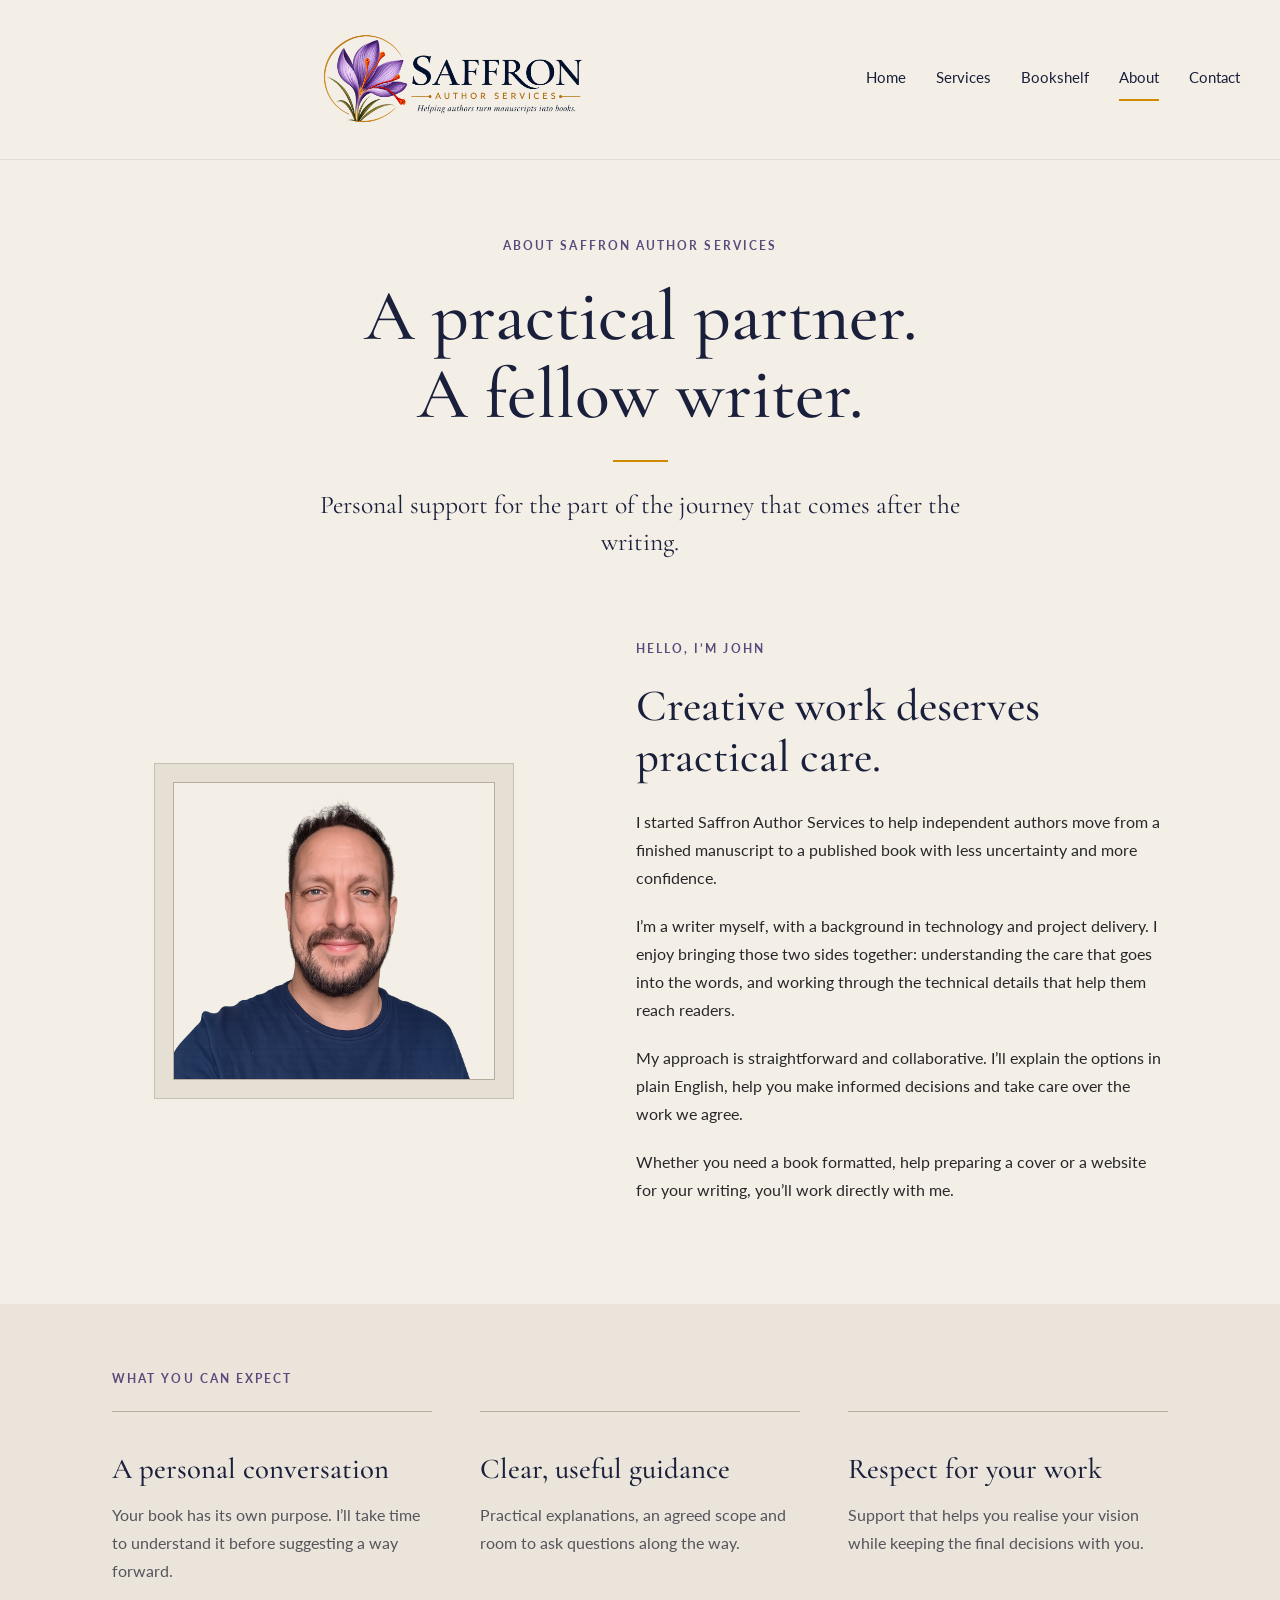
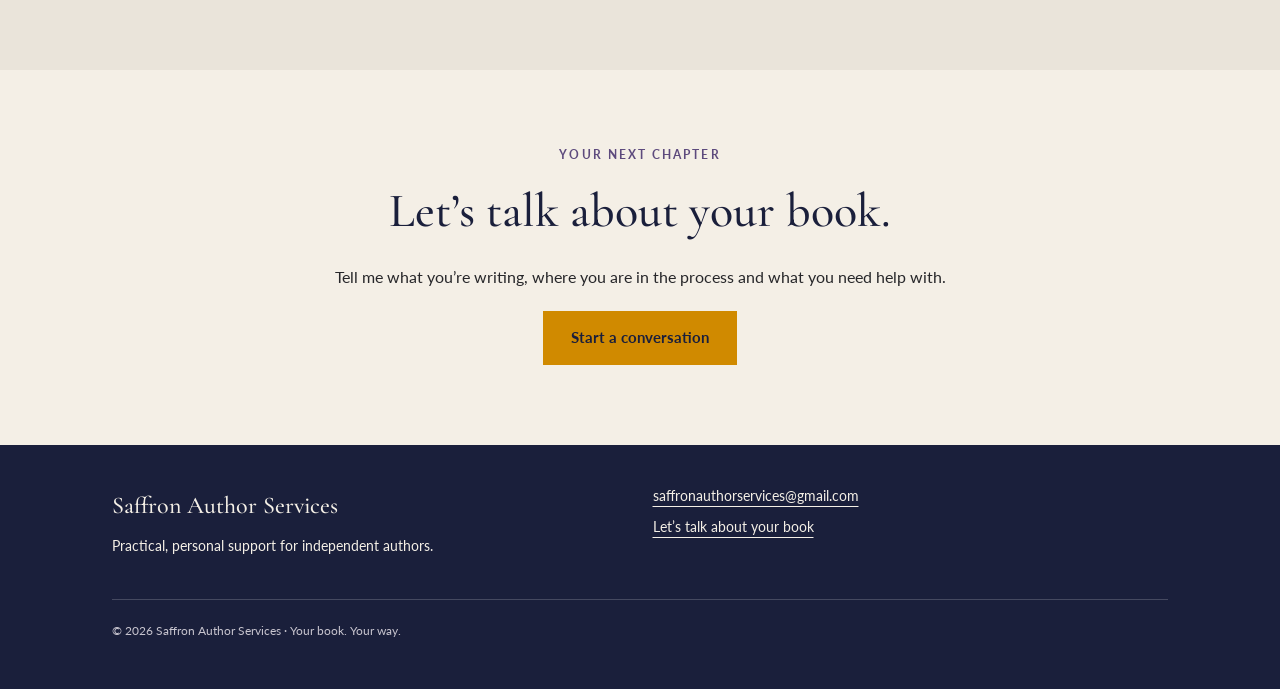
==== commit d3c8299d: "changed nav to use an include" ====
--- a/about.html
+++ b/about.html
@@ -23,7 +23,6 @@
       content="Meet John Howard, the person behind Saffron Author Services."
     />
     <link rel="stylesheet" href="css/style.css" />
-    <script src="js/site.js" defer></script>
   </head>
   <body>
     <a class="skip" href="#main">Skip to content</a>
@@ -35,13 +34,8 @@
         width="270"
         class="brand"
       />
-      <nav aria-label="Main navigation">
-        <a href="index.html">Home</a>
-        <a href="services.html">Services</a>
-        <a href="books.html">Books</a>
-        <a href="about.html" aria-current="page">About</a>
-        <a href="contact.html">Contact</a>
-      </nav>
+      <!-- Load navigation -->
+      <div id="site-navigation"></div>
     </header>
     <main id="main">
       <section class="page-intro wrap">
@@ -145,4 +139,5 @@
       </p>
     </footer>
   </body>
+  <script src="js/site.js" defer></script>
 </html>
--- a/css/style.css
+++ b/css/style.css
@@ -312,6 +312,60 @@
 .cta h2 {
   font-size: 3rem;
 }
+.homepage-books {
+  margin-top: 0;
+  margin-bottom: 40px;
+  text-align: center;
+}
+
+.homepage-books > a {
+  display: block;
+}
+
+.books-collage {
+  display: block;
+  width: 100%;
+  height: auto;
+}
+
+.homepage-books p {
+  margin: 20px 0 0;
+}
+.home-about {
+  grid-template-columns: minmax(0, 300px) minmax(0, 1fr);
+  gap: 60px;
+  align-items: center;
+}
+
+.home-about .home-portrait {
+  width: 100%;
+  max-width: 300px;
+  margin: 0;
+  justify-self: center;
+  padding: 0;
+  border: 0;
+  background: transparent;
+}
+
+.home-about .founder-portrait {
+  display: block;
+  width: 100%;
+  height: auto;
+  border: 1px solid #c9c0b3;
+  box-shadow: none;
+}
+
+@media (max-width: 800px) {
+  .home-about {
+    grid-template-columns: 1fr;
+    gap: 32px;
+  }
+
+  .home-about .home-portrait {
+    max-width: 240px;
+  }
+}
+
 footer {
   background: var(--navy);
   color: var(--cream);
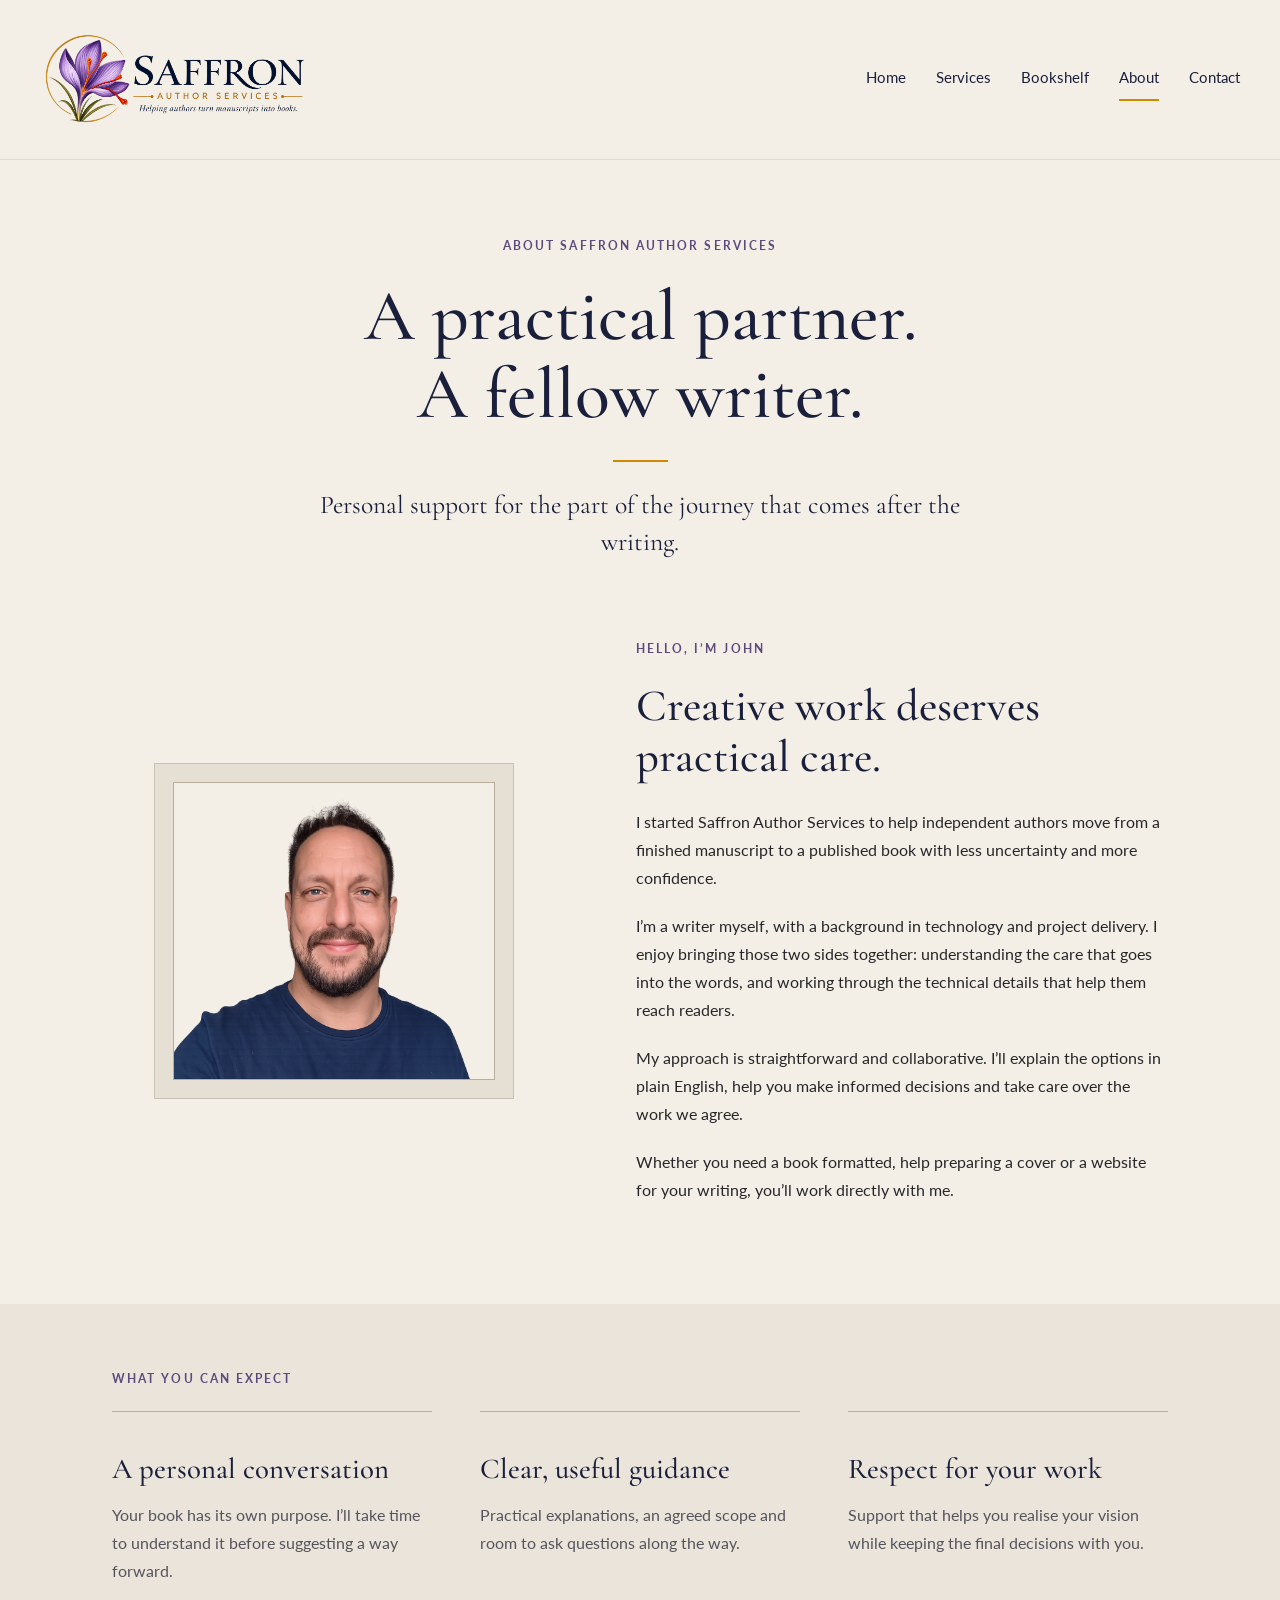
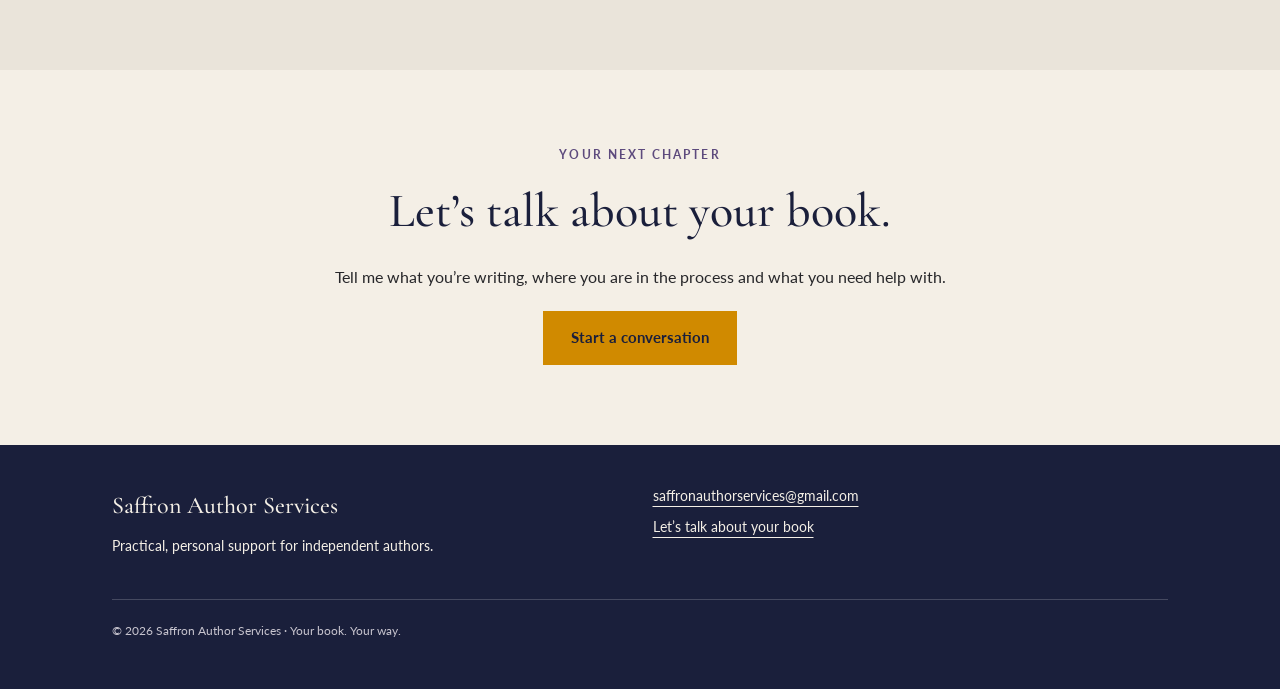
==== commit 8e216d30: "fixed issue with header image" ====
--- a/about.html
+++ b/about.html
@@ -27,13 +27,14 @@
   <body>
     <a class="skip" href="#main">Skip to content</a>
     <header class="site-header">
-      <a href="index.html" aria-label="Saffron Author Services home"></a>
-      <img
-        src="images/SAS-logo-colour-transparent-withwords.png"
-        alt="Saffron Author Services"
-        width="270"
-        class="brand"
-      />
+      <a href="index.html" aria-label="Saffron Author Services home">
+        <img
+          src="images/SAS-logo-colour-transparent-withwords.png"
+          alt="Saffron Author Services"
+          width="270"
+          class="brand"
+        />
+      </a>
       <!-- Load navigation -->
       <div id="site-navigation"></div>
     </header>
@@ -123,21 +124,8 @@
         <a class="button" href="contact.html">Start a conversation</a>
       </section>
     </main>
-    <footer>
-      <div>
-        <strong>Saffron Author Services</strong>
-        <p>Practical, personal support for independent authors.</p>
-      </div>
-      <div>
-        <a href="mailto:saffronauthorservices@gmail.com">
-          saffronauthorservices@gmail.com
-        </a>
-        <p><a href="contact.html">Let’s talk about your book</a></p>
-      </div>
-      <p class="copyright">
-        © 2026 Saffron Author Services · Your book. Your way.
-      </p>
-    </footer>
+    <div id="site-footer"></div>
+    <!-- JavaScript -->
+    <script src="/js/site.js" defer></script>
   </body>
-  <script src="js/site.js" defer></script>
 </html>
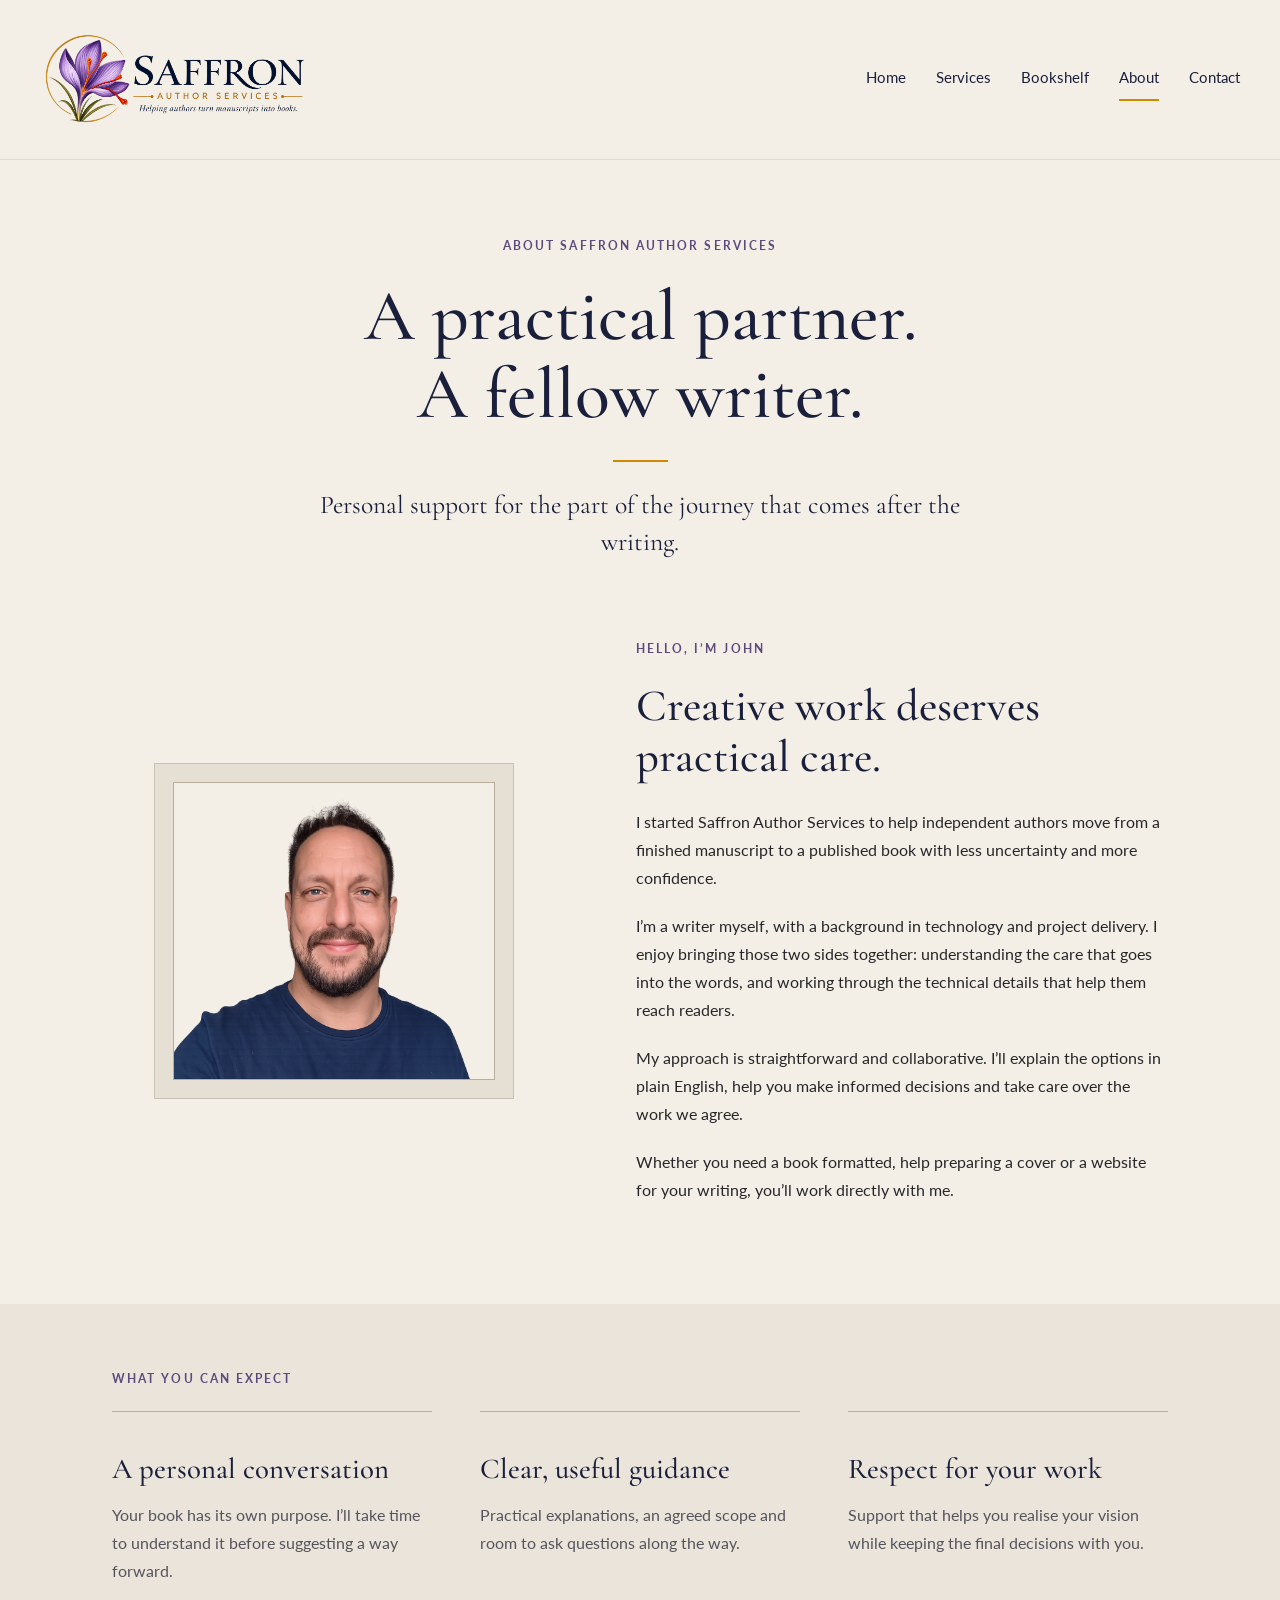
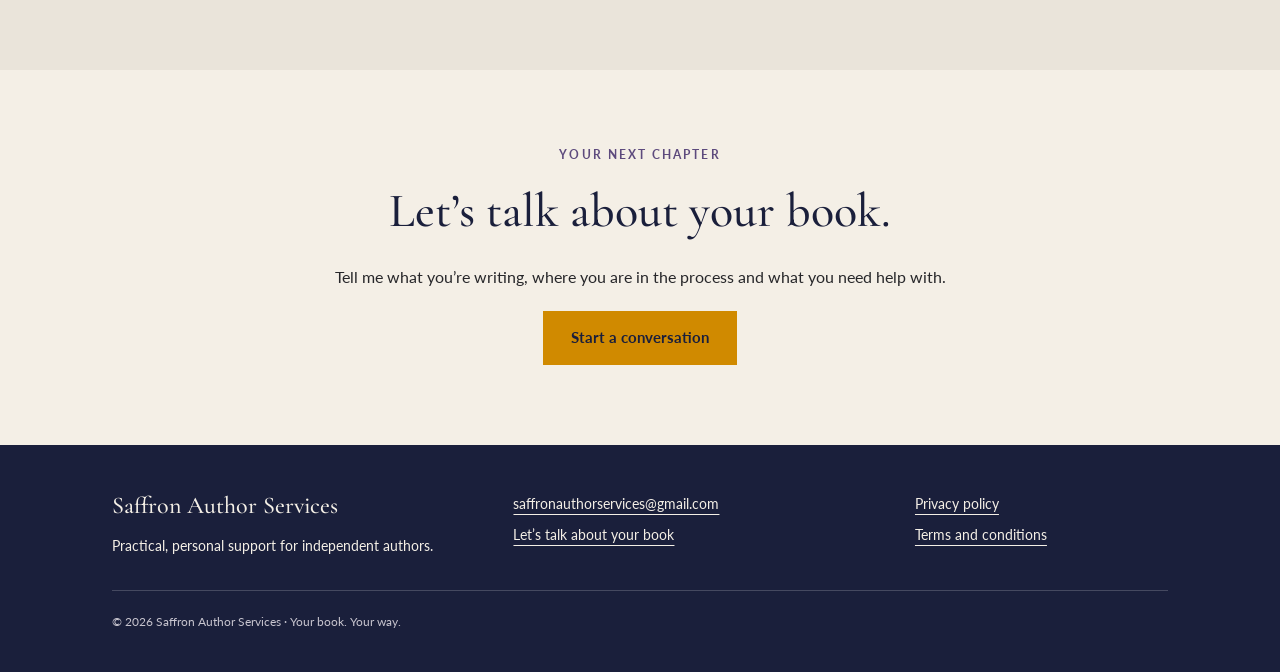
==== commit 4b361d64: "added favicon" ====
--- a/about.html
+++ b/about.html
@@ -23,6 +23,7 @@
       content="Meet John Howard, the person behind Saffron Author Services."
     />
     <link rel="stylesheet" href="css/style.css" />
+    <div id="site-favicon"></div>
   </head>
   <body>
     <a class="skip" href="#main">Skip to content</a>
--- a/css/style.css
+++ b/css/style.css
@@ -390,12 +390,46 @@
 footer p {
   margin: 8px 0;
 }
+
+footer {
+  display: grid;
+  grid-template-columns:
+    minmax(0, 1fr)
+    minmax(0, 1fr)
+    minmax(0, 0.7fr);
+  gap: 24px 40px;
+  align-items: start;
+}
+
+footer > div {
+  min-width: 0;
+}
+
+footer .footer-links {
+  display: flex;
+  flex-direction: column;
+  align-items: flex-start;
+  gap: 12px;
+}
+
+footer .copyright {
+  grid-column: 1 / -1;
+  margin: 0;
+}
+
+@media (max-width: 800px) {
+  footer {
+    grid-template-columns: 1fr;
+    gap: 24px;
+  }
+}
 .copyright {
   grid-column: 1/-1;
   border-top: 1px solid #ffffff30;
   padding-top: 20px;
   color: #c8c5cf;
   font-size: 0.75rem;
+  margin: 0;
 }
 .service-list {
   padding-top: 30px;
@@ -758,3 +792,56 @@
     font-size: 1.9rem;
   }
 }
+
+/* Privacy policy and terms pages */
+.legal-content {
+  box-sizing: border-box;
+  width: 100%;
+  max-width: 860px;
+  margin: 0 auto;
+  padding: 64px 32px 80px;
+  line-height: 1.8;
+  overflow-wrap: anywhere;
+}
+
+.legal-content h1 {
+  font-size: clamp(2.5rem, 5vw, 3.5rem);
+  line-height: 1.15;
+  margin: 0 0 16px;
+}
+
+.legal-content h2 {
+  font-size: clamp(1.75rem, 3vw, 2.2rem);
+  line-height: 1.25;
+  margin: 40px 0 16px;
+}
+
+.legal-content h3 {
+  font-size: 1.4rem;
+  line-height: 1.3;
+  margin: 28px 0 12px;
+}
+
+.legal-content p {
+  margin: 0 0 18px;
+}
+
+.legal-content ul,
+.legal-content ol {
+  margin: 0 0 24px;
+  padding-left: 24px;
+}
+
+.legal-content li {
+  margin-bottom: 12px;
+}
+
+.legal-content .form-note {
+  margin-bottom: 32px;
+}
+
+@media (max-width: 600px) {
+  .legal-content {
+    padding: 40px 20px 56px;
+  }
+}
